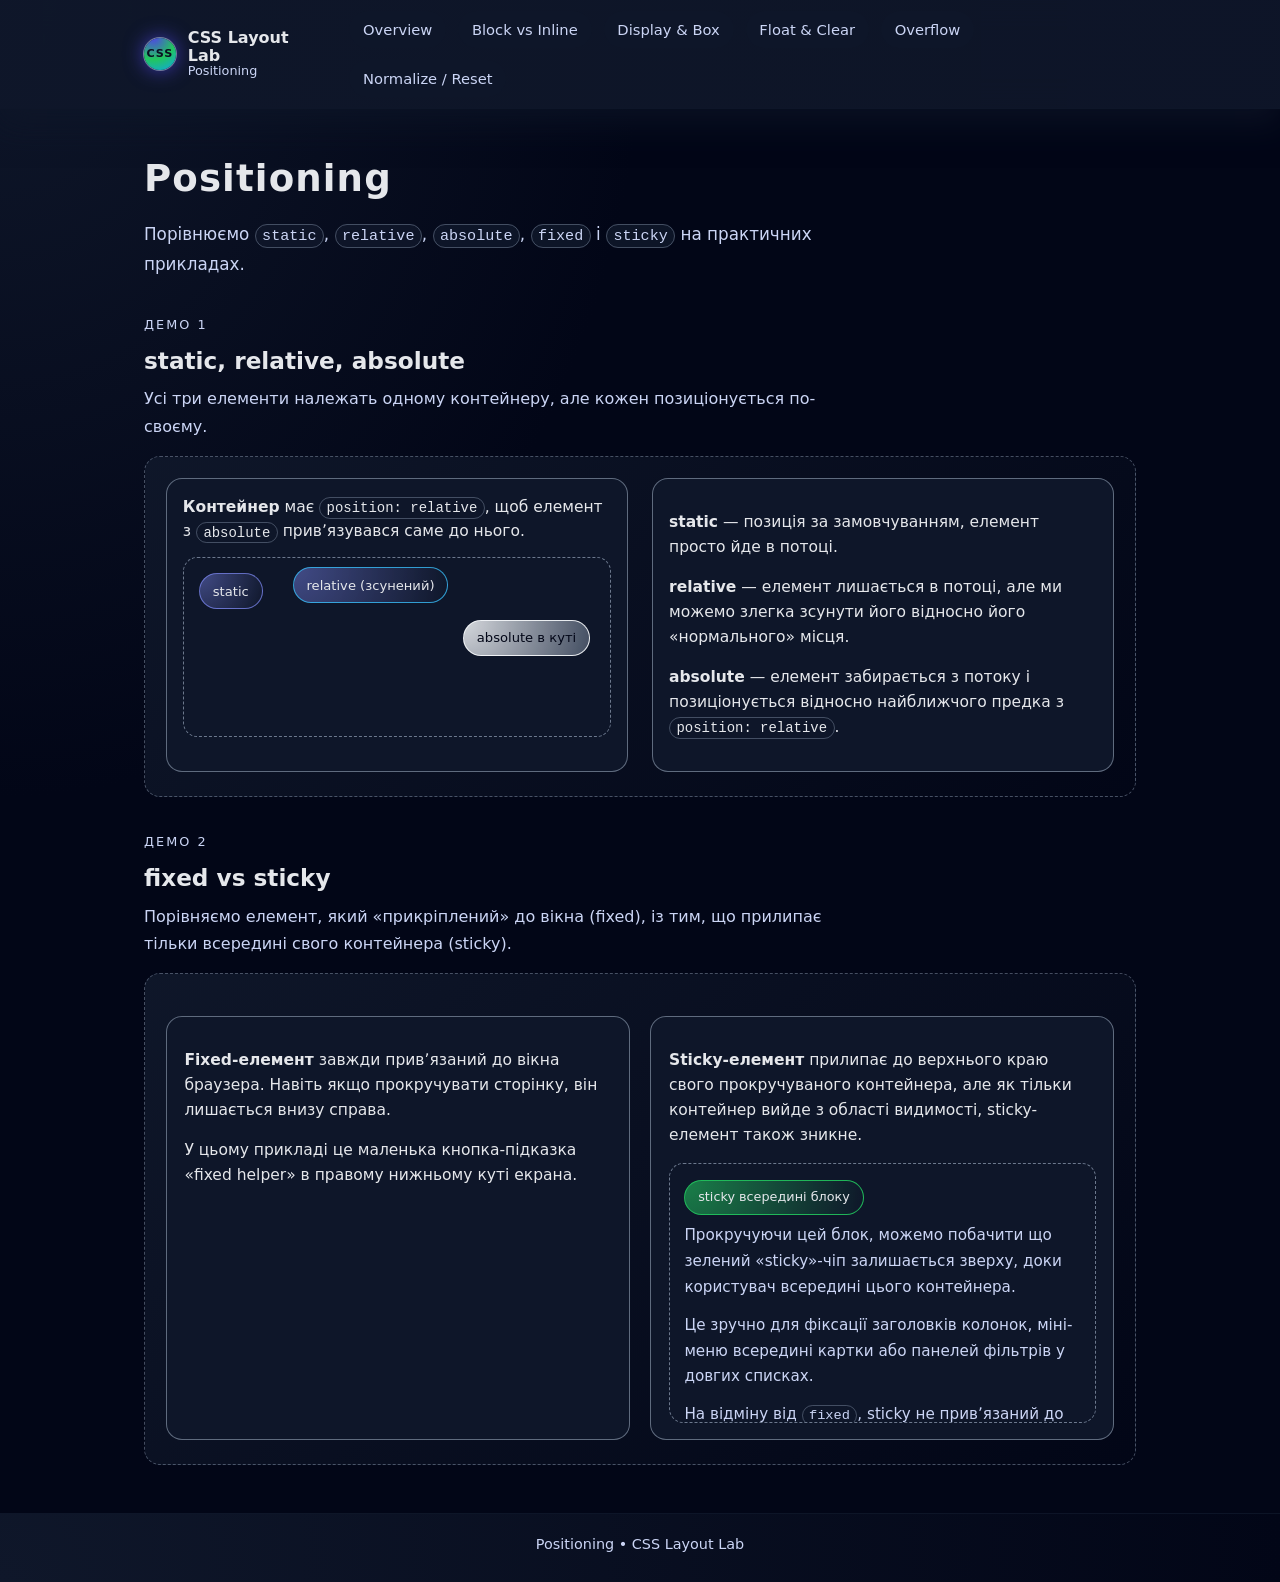
==== positioning.html @ 93d8f553 "Add" ====
<!DOCTYPE html>
<html lang="uk">
<head>
    <meta charset="UTF-8" />
    <title>Positioning – CSS Layout Lab</title>
    <meta name="viewport" content="width=device-width, initial-scale=1" />
    <link rel="stylesheet" href="css/styles.css" />
</head>
<body>
<div class="site-shell">
    <header class="site-header">
        <div class="nav-inner">
            <a href="index.html" class="brand">
                <div class="brand-mark">CSS</div>
                <div class="brand-text">
                    <span class="brand-title">CSS Layout Lab</span>
                    <span class="brand-subtitle">Positioning</span>
                </div>
            </a>
            <nav class="nav-links">
                <a href="index.html">Overview</a>
                <a href="blocks-inline.html">Block vs Inline</a>
                <a href="display-box-sizing.html">Display &amp; Box</a>
                <a href="float-clear.html">Float &amp; Clear</a>
                <a href="overflow.html">Overflow</a>
                <a href="normalize-reset.html">Normalize / Reset</a>
            </nav>
        </div>
    </header>

    <main class="page-main">
        <section class="page-header">
            <h1 class="page-title">Positioning</h1>
            <p class="page-intro">
                Порівнюємо <code class="code-inline">static</code>,
                <code class="code-inline">relative</code>,
                <code class="code-inline">absolute</code>,
                <code class="code-inline">fixed</code> і
                <code class="code-inline">sticky</code> на практичних прикладах.
            </p>
        </section>

        <section class="demo-section">
            <div class="demo-label">Демо 1</div>
            <h2 class="section-title">static, relative, absolute</h2>
            <p class="section-subtitle">
                Усі три елементи належать одному контейнеру, але кожен позиціонується
                по-своєму.
            </p>

            <div class="demo-area">
                <div class="position-grid">
                    <div class="position-box">
                        <strong>Контейнер</strong> має
                        <code class="code-inline">position: relative</code>, щоб елемент з
                        <code class="code-inline">absolute</code> привʼязувався саме до нього.
                        <div class="position-stage">
                            <span class="pos-chip pos-chip--static">static</span>
                            <span class="pos-chip pos-chip--relative">relative (зсунений)</span>
                            <span class="pos-chip pos-chip--absolute">absolute в куті</span>
                        </div>
                    </div>

                    <div class="position-box">
                        <p>
                            <strong>static</strong> — позиція за замовчуванням, елемент
                            просто йде в потоці.
                        </p>
                        <p>
                            <strong>relative</strong> — елемент лишається в потоці, але ми
                            можемо злегка зсунути його відносно його «нормального» місця.
                        </p>
                        <p>
                            <strong>absolute</strong> — елемент забирається з потоку і
                            позиціонується відносно найближчого предка з
                            <code class="code-inline">position: relative</code>.
                        </p>
                    </div>
                </div>
            </div>
        </section>

        <section class="demo-section">
            <div class="demo-label">Демо 2</div>
            <h2 class="section-title">fixed vs sticky</h2>
            <p class="section-subtitle">
                Порівняємо елемент, який «прикріплений» до вікна (fixed), із тим,
                що прилипає тільки всередині свого контейнера (sticky).
            </p>

            <div class="demo-area">
                <div class="fixed-vs-sticky">
                    <div class="fixed-note">
                        <p>
                            <strong>Fixed-елемент</strong> завжди привʼязаний до вікна
                            браузера. Навіть якщо прокручувати сторінку, він лишається
                            внизу справа.
                        </p>
                        <p>
                            У цьому прикладі це маленька кнопка-підказка
                            «fixed helper» в правому нижньому куті екрана.
                        </p>
                    </div>

                    <div class="sticky-note-container">
                        <p>
                            <strong>Sticky-елемент</strong> прилипає до верхнього краю
                            свого прокручуваного контейнера, але як тільки контейнер
                            вийде з області видимості, sticky-елемент також зникне.
                        </p>
                        <div class="sticky-scroll">
                            <div class="sticky-chip">sticky всередині блоку</div>
                            <p>
                                Прокручуючи цей блок, можемо побачити що зелений «sticky»-чіп
                                залишається зверху, доки користувач всередині цього контейнера.
                            </p>
                            <p>
                                Це зручно для фіксації заголовків колонок, міні-меню
                                всередині картки або панелей фільтрів у довгих списках.
                            </p>
                            <p>
                                На відміну від <code class="code-inline">fixed</code>, sticky
                                не привʼязаний до всього вікна, лише до батьківського блоку.
                            </p>
                            <p>
                                Таким чином, <strong>fixed</strong> більше підходить
                                для глобальної навігації/кнопок, а
                                <strong>sticky</strong> — для локального контексту.
                            </p>
                        </div>
                    </div>
                </div>
            </div>
        </section>
    </main>

    <footer class="site-footer">
        <p class="footer-text">Positioning • CSS Layout Lab</p>
    </footer>
</div>
</body>
</html>
---- css/styles.css ----
:root {
    --bg: #020617;
    --bg-elevated: #020617;
    --card-bg: rgba(15, 23, 42, 0.96);
    --accent: #6366f1;
    --accent-soft: rgba(99, 102, 241, 0.12);
    --accent-2: #22c55e;
    --text: #e5e7eb;
    --muted: #cbd5f5;
    --border-subtle: rgba(148, 163, 184, 0.45);
    --radius-xl: 18px;
    --shadow-soft: 0 18px 45px rgba(15, 23, 42, 0.85);
    --font-sans: system-ui, -apple-system, BlinkMacSystemFont, "Segoe UI",
    sans-serif;
}

*,
*::before,
*::after {
    box-sizing: border-box;
}

body {
    margin: 0;
    min-height: 100vh;
    font-family: var(--font-sans);
    background:
            radial-gradient(120% 120% at 0% 0%, #0f172a 0%, #020617 42%, #020617 100%);
    color: var(--text);
    font-size: 16px;
    line-height: 1.6;
}

a {
    color: inherit;
    text-decoration: none;
}

a:hover {
    color: var(--accent);
}

.code-inline {
    font-family: ui-monospace, SFMono-Regular, Menlo, Monaco, Consolas,
    "Liberation Mono", "Courier New", monospace;
    font-size: 0.9em;
    background: rgba(15, 23, 42, 0.9);
    padding: 0.12rem 0.4rem;
    border-radius: 999px;
    border: 1px solid rgba(148, 163, 184, 0.4);
}

/* Layout shell */

.site-shell {
    min-height: 100vh;
    display: flex;
    flex-direction: column;
}

.site-header {
    position: sticky;
    top: 0;
    z-index: 60;
    backdrop-filter: blur(16px);
    background: linear-gradient(
            to right,
            rgba(15, 23, 42, 0.96),
            rgba(15, 23, 42, 0.9)
    );
    border-bottom: 1px solid rgba(15, 23, 42, 0.9);
    box-shadow: 0 14px 30px rgba(15, 23, 42, 0.65);
}

.nav-inner {
    max-width: 1040px;
    margin: 0 auto;
    padding: 0.7rem 1.5rem;
    display: flex;
    align-items: center;
    justify-content: space-between;
    gap: 1.5rem;
}

.brand {
    display: flex;
    align-items: center;
    gap: 0.75rem;
}

.brand-mark {
    width: 32px;
    height: 32px;
    border-radius: 999px;
    background: radial-gradient(circle at 30% 0%, #4f46e5, #22c55e 55%, #0ea5e9);
    box-shadow: 0 0 0 1px rgba(148, 163, 184, 0.7),
    0 0 20px rgba(79, 70, 229, 0.8);
    display: flex;
    align-items: center;
    justify-content: center;
    font-size: 0.7rem;
    font-weight: 700;
    letter-spacing: 0.08em;
    color: #0b1020;
}

.brand-text {
    display: flex;
    flex-direction: column;
    line-height: 1.1;
}

.brand-title {
    font-size: 1rem;
    font-weight: 600;
}

.brand-subtitle {
    font-size: 0.8rem;
    color: var(--muted);
}

.nav-links {
    display: flex;
    flex-wrap: wrap;
    gap: 0.75rem;
    font-size: 0.92rem;
}

.nav-links a {
    padding: 0.35rem 0.8rem;
    border-radius: 999px;
    border: 1px solid transparent;
    background: rgba(15, 23, 42, 0.9);
    color: var(--muted);
    transition: all 0.16s ease-out;
}

.nav-links a:hover {
    color: #e5e7eb;
    border-color: rgba(148, 163, 184, 0.7);
    background: radial-gradient(circle at 0 0, rgba(79, 70, 229, 0.24), #020617);
}

.page-main {
    max-width: 1040px;
    margin: 0 auto;
    padding: 2.5rem 1.5rem 3rem;
    flex: 1;
}

.page-header {
    margin-bottom: 2.25rem;
}

.page-title {
    margin: 0 0 0.75rem;
    font-size: clamp(2.2rem, 2.9vw, 2.6rem);
    letter-spacing: 0.03em;
}

.page-intro {
    margin: 0;
    max-width: 720px;
    color: var(--muted);
    font-size: 1.05rem;
    line-height: 1.75;
}

.site-footer {
    border-top: 1px solid rgba(15, 23, 42, 0.85);
    background: radial-gradient(circle at 0 100%, #0f172a, #020617);
    padding: 1.2rem 1.5rem 1.6rem;
}

.footer-text {
    margin: 0;
    text-align: center;
    font-size: 0.9rem;
    color: var(--muted);
}

.cards-grid {
    display: grid;
    grid-template-columns: repeat(auto-fit, minmax(260px, 1fr));
    gap: 1.6rem;
    margin-top: 1rem;
}

.card {
    position: relative;
    overflow: hidden;
    border-radius: var(--radius-xl);
    border: 1px solid var(--border-subtle);
    background: linear-gradient(
            135deg,
            rgba(15, 23, 42, 0.98),
            rgba(15, 23, 42, 0.92)
    );
    box-shadow: var(--shadow-soft);
    padding: 1.5rem 1.4rem 1.4rem;
}

.card::before {
    content: "";
    position: absolute;
    inset: -40%;
    background: radial-gradient(
            circle at 0 0,
            rgba(96, 165, 250, 0.08),
            transparent 58%
    );
    opacity: 0.8;
    pointer-events: none;
}

.card-title {
    margin: 0 0 0.7rem;
    font-size: 1.25rem;
}

.card-text {
    margin: 0 0 1.2rem;
    font-size: 1rem;
    line-height: 1.7;
    color: var(--muted);
}

.card-link {
    position: relative;
    display: inline-flex;
    align-items: center;
    gap: 0.3rem;
    padding: 0.5rem 1rem;
    border-radius: 999px;
    border: 1px solid rgba(148, 163, 184, 0.55);
    font-size: 0.9rem;
    color: #e5e7eb;
    background: radial-gradient(
            circle at 0 0,
            rgba(79, 70, 229, 0.3),
            rgba(15, 23, 42, 0.98)
    );
    box-shadow: 0 12px 26px rgba(15, 23, 42, 0.8);
    transition: all 0.16s ease-out;
}

.card-link::after {
    content: "→";
    font-size: 0.9em;
}

.card-link:hover {
    border-color: var(--accent);
    transform: translateY(-1px);
}

.section-title {
    margin: 0 0 0.4rem;
    font-size: 1.45rem;
}

.section-subtitle {
    margin: 0;
    color: var(--muted);
    font-size: 1rem;
    max-width: 720px;
    line-height: 1.7;
}

.demo-section {
    margin-top: 2.2rem;
}

.demo-label {
    font-size: 0.8rem;
    letter-spacing: 0.16em;
    text-transform: uppercase;
    color: var(--muted);
    margin-bottom: 0.4rem;
}

.demo-area {
    margin-top: 1rem;
    border-radius: 16px;
    border: 1px dashed var(--border-subtle);
    padding: 1.3rem 1.3rem 1.5rem;
    background: linear-gradient(
            135deg,
            rgba(15, 23, 42, 0.98),
            rgba(2, 6, 23, 0.98)
    );
}

.demo-caption {
    margin: 0 0 0.9rem;
    font-size: 0.98rem;
    color: var(--muted);
    line-height: 1.7;
}

.pills-row {
    display: flex;
    flex-wrap: wrap;
    gap: 0.4rem;
    margin-top: 0.4rem;
}

.pill {
    font-size: 0.8rem;
    padding: 0.2rem 0.6rem;
    border-radius: 999px;
    border: 1px solid rgba(148, 163, 184, 0.5);
    background: rgba(15, 23, 42, 0.9);
    color: var(--muted);
}

/* BlockvsInline */

.block-row {
    display: flex;
    flex-direction: column;
    gap: 0.6rem;
}

.block-demo-box {
    padding: 0.7rem 0.9rem;
    background: radial-gradient(
            circle at 0 0,
            rgba(79, 70, 229, 0.32),
            rgba(15, 23, 42, 0.98)
    );
    border-radius: 0.9rem;
    border: 1px solid rgba(129, 140, 248, 0.6);
    font-size: 0.98rem;
}

.inline-demo-text {
    padding: 0.8rem 1rem;
    border-radius: 0.9rem;
    border: 1px solid rgba(148, 163, 184, 0.4);
    background: rgba(15, 23, 42, 0.9);
    font-size: 0.98rem;
}

.inline-demo-span {
    display: inline;
    padding: 0.1rem 0.35rem;
    border-radius: 0.6rem;
    background: rgba(56, 189, 248, 0.14);
    border: 1px solid rgba(56, 189, 248, 0.5);
    margin: 0 0.12rem;
    white-space: nowrap;
}

/* Display&Box-sizing */

.display-grid {
    display: grid;
    gap: 1.2rem;
}

.display-row {
    border-radius: 12px;
    padding: 1rem;
    border: 1px solid rgba(148, 163, 184, 0.35);
    background: rgba(15, 23, 42, 0.96);
}

.display-row-header {
    display: flex;
    justify-content: space-between;
    align-items: center;
    gap: 0.75rem;
    margin-bottom: 0.8rem;
    font-size: 0.95rem;
    color: var(--muted);
}

.display-badge {
    font-size: 0.78rem;
    padding: 0.2rem 0.5rem;
    border-radius: 999px;
    border: 1px solid rgba(148, 163, 184, 0.6);
}

.display-items {
    border-radius: 0.8rem;
    padding: 0.75rem;
    background: rgba(15, 23, 42, 0.9);
    border: 1px dashed rgba(148, 163, 184, 0.5);
}

.display-row--block .display-items .display-item {
    display: block;
    width: 100%;
}

.display-row--inline-block .display-items {
    text-align: left;
}
.display-row--inline-block .display-items .display-item {
    display: inline-block;
    min-width: 90px;
}

.display-row--flex .display-items {
    display: flex;
    gap: 0.7rem;
    flex-wrap: wrap;
}

.display-item {
    background: radial-gradient(
            circle at 0 0,
            rgba(129, 140, 248, 0.4),
            rgba(15, 23, 42, 0.96)
    );
    border-radius: 0.75rem;
    padding: 0.55rem 0.8rem;
    font-size: 0.95rem;
    border: 1px solid rgba(129, 140, 248, 0.6);
    text-align: center;
}

/* Box-sizing demo */

.box-sizing-grid {
    display: grid;
    grid-template-columns: repeat(auto-fit, minmax(220px, 1fr));
    gap: 1.3rem;
    margin-top: 1.1rem;
}

.box-demo {
    background: rgba(15, 23, 42, 0.96);
    border-radius: 1rem;
    padding: 1rem 1.1rem;
    border: 1px solid rgba(148, 163, 184, 0.55);
}

.box-demo-title {
    font-size: 1rem;
    margin: 0 0 0.5rem;
}

.box-demo-inner {
    margin-top: 0.5rem;
    padding: 0.8rem;
    background: rgba(15, 23, 42, 0.95);
    border-radius: 0.9rem;
    border: 1px dashed rgba(148, 163, 184, 0.6);
}

.box-demo-measured {
    width: 200px;
    padding: 1rem;
    border: 6px solid rgba(129, 140, 248, 0.9);
    background: rgba(79, 70, 229, 0.3);
    font-size: 0.95rem;
}

.box-demo-measured--content {
    box-sizing: content-box;
}

.box-demo-measured--border {
    box-sizing: border-box;
}

/* Float & Clear */

.float-demo {
    border-radius: 1rem;
    padding: 1.1rem;
    border: 1px solid rgba(148, 163, 184, 0.5);
    background: rgba(15, 23, 42, 0.96);
}

.float-cards {
    position: relative;
    border-radius: 0.9rem;
    padding: 0.75rem;
    background: rgba(15, 23, 42, 0.96);
    border: 1px dashed rgba(148, 163, 184, 0.6);
}

.float-card {
    float: left;
    width: 32%;
    min-width: 150px;
    margin: 0 1% 0.7rem 0;
    padding: 0.7rem 0.8rem;
    border-radius: 0.75rem;
    border: 1px solid rgba(129, 140, 248, 0.65);
    background: radial-gradient(
            circle at 0 0,
            rgba(129, 140, 248, 0.4),
            rgba(15, 23, 42, 0.98)
    );
    font-size: 0.95rem;
}

.float-cards::after {
    content: "";
    display: block;
    clear: both;
}

.float-clear-target {
    margin-top: 0.6rem;
    padding: 0.6rem 0.75rem;
    border-radius: 0.75rem;
    background: rgba(34, 197, 94, 0.14);
    border: 1px solid rgba(34, 197, 94, 0.6);
    font-size: 0.95rem;
}

/* float with text wrapping */

.float-image-container {
    margin-top: 1.1rem;
    border-radius: 0.9rem;
    padding: 0.85rem 0.95rem;
    border: 1px dashed rgba(148, 163, 184, 0.6);
    background: rgba(15, 23, 42, 0.96);
    font-size: 0.98rem;
    line-height: 1.7;
}

.float-image-box {
    float: left;
    width: 120px;
    height: 80px;
    margin: 0 0.75rem 0.5rem 0;
    border-radius: 0.85rem;
    border: 1px solid rgba(129, 140, 248, 0.7);
    background: radial-gradient(
            circle at 0 0,
            rgba(56, 189, 248, 0.5),
            rgba(15, 23, 42, 0.98)
    );
    display: flex;
    align-items: center;
    justify-content: center;
    font-size: 0.85rem;
}

.text-after-clear {
    clear: both;
    margin-top: 0.7rem;
    padding: 0.55rem 0.7rem;
    border-radius: 0.75rem;
    background: rgba(15, 23, 42, 0.98);
    border: 1px solid rgba(148, 163, 184, 0.7);
    font-size: 0.95rem;
}

/* Overflow */

.overflow-grid {
    display: grid;
    grid-template-columns: repeat(auto-fit, minmax(260px, 1fr));
    gap: 1.3rem;
}

.overflow-box {
    border-radius: 1rem;
    border: 1px solid rgba(148, 163, 184, 0.6);
    background: rgba(15, 23, 42, 0.98);
    padding: 1rem;
    font-size: 0.97rem;
    line-height: 1.7;
}

.overflow-box-header {
    display: flex;
    justify-content: space-between;
    align-items: baseline;
    margin-bottom: 0.45rem;
    font-size: 0.9rem;
    color: var(--muted);
}

.overflow-content {
    margin-top: 0.4rem;
    border-radius: 0.75rem;
    border: 1px dashed rgba(148, 163, 184, 0.7);
    padding: 0.8rem 1rem;
    height: 140px;
    background: rgba(15, 23, 42, 0.96);
    font-size: 0.97rem;
    line-height: 1.7;
}

.overflow-content--visible {
    overflow: visible;
}

.overflow-content--hidden {
    overflow: hidden;
}

.overflow-content--scroll {
    overflow: auto;
}

/* Positioning */

.position-grid {
    display: grid;
    grid-template-columns: minmax(0, 1.1fr) minmax(0, 1.1fr);
    gap: 1.5rem;
}

@media (max-width: 820px) {
    .position-grid {
        grid-template-columns: 1fr;
    }
}

.position-box {
    border-radius: 1rem;
    border: 1px solid rgba(148, 163, 184, 0.6);
    background: rgba(15, 23, 42, 0.98);
    padding: 1rem;
    font-size: 0.97rem;
}

.position-stage {
    margin-top: 0.8rem;
    border-radius: 0.9rem;
    border: 1px dashed rgba(148, 163, 184, 0.7);
    background: rgba(15, 23, 42, 0.96);
    height: 180px;
    position: relative;
    padding: 0.6rem;
}

.pos-chip {
    position: static;
    display: inline-flex;
    align-items: center;
    justify-content: center;
    padding: 0.4rem 0.8rem;
    border-radius: 999px;
    font-size: 0.82rem;
    border: 1px solid rgba(129, 140, 248, 0.7);
    background: radial-gradient(
            circle at 0 0,
            rgba(129, 140, 248, 0.45),
            rgba(15, 23, 42, 0.98)
    );
}

.pos-chip--static {
    position: static;
    margin: 0.35rem;
}

.pos-chip--relative {
    position: relative;
    top: -6px;
    left: 14px;
    margin: 0.35rem;
    border-color: rgba(56, 189, 248, 0.8);
}

.pos-chip--absolute {
    position: absolute;
    top: 62px;
    right: 20px;
    border-color: rgba(248, 250, 252, 0.9);
    background: radial-gradient(
            circle at 0 0,
            rgba(248, 250, 252, 0.85),
            rgba(148, 163, 184, 0.4)
    );
    color: #020617;
}

/* Fixed vs sticky */

.fixed-vs-sticky {
    margin-top: 1.3rem;
    display: grid;
    grid-template-columns: minmax(0, 1.1fr) minmax(0, 1.1fr);
    gap: 1.3rem;
}

@media (max-width: 820px) {
    .fixed-vs-sticky {
        grid-template-columns: 1fr;
    }
}

.fixed-note,
.sticky-note-container {
    border-radius: 1rem;
    border: 1px solid rgba(148, 163, 184, 0.6);
    background: rgba(15, 23, 42, 0.98);
    padding: 1rem 1.1rem;
    font-size: 0.97rem;
}

.fixed-chip {
    position: fixed;
    bottom: 1.5rem;
    right: 1.6rem;
    z-index: 50;
    padding: 0.6rem 0.9rem;
    border-radius: 999px;
    background: radial-gradient(
            circle at 0 0,
            rgba(56, 189, 248, 0.65),
            rgba(15, 23, 42, 0.98)
    );
    border: 1px solid rgba(56, 189, 248, 0.9);
    font-size: 0.8rem;
    box-shadow: 0 18px 36px rgba(15, 23, 42, 0.9);
}

/* sticky note inside scrollable column */
.sticky-scroll {
    margin-top: 0.7rem;
    max-height: 260px;
    overflow: auto;
    border-radius: 0.9rem;
    border: 1px dashed rgba(148, 163, 184, 0.7);
    padding: 0.8rem 0.9rem 0.9rem;
    background: rgba(15, 23, 42, 0.96);
}

.sticky-chip {
    position: sticky;
    top: 0.2rem;
    margin-bottom: 0.7rem;
    display: inline-flex;
    align-items: center;
    padding: 0.4rem 0.8rem;
    border-radius: 999px;
    font-size: 0.8rem;
    background: radial-gradient(
            circle at 0 0,
            rgba(34, 197, 94, 0.6),
            rgba(15, 23, 42, 0.98)
    );
    border: 1px solid rgba(34, 197, 94, 0.9);
}

.sticky-scroll p {
    margin: 0 0 0.75rem;
    font-size: 0.95rem;
    color: var(--muted);
    line-height: 1.7;
}

/* Normalize/Reset */

.normalize-controls {
    display: flex;
    flex-wrap: wrap;
    gap: 0.55rem;
    margin: 0.7rem 0 0.45rem;
}

.normalize-button {
    font-size: 0.85rem;
    padding: 0.38rem 0.8rem;
    border-radius: 999px;
    background: rgba(15, 23, 42, 0.96);
    border: 1px solid rgba(148, 163, 184, 0.6);
    color: var(--muted);
    cursor: pointer;
    transition: all 0.15s ease-out;
}

.normalize-button--active {
    color: #e5e7eb;
    background: radial-gradient(
            circle at 0 0,
            rgba(79, 70, 229, 0.4),
            rgba(15, 23, 42, 0.98)
    );
    border-color: var(--accent);
    box-shadow: 0 12px 24px rgba(15, 23, 42, 0.9);
}

.normalize-sample {
    margin-top: 0.9rem;
    padding: 1rem 1.1rem;
    border-radius: 0.9rem;
    border: 1px dashed rgba(148, 163, 184, 0.7);
    background: rgba(15, 23, 42, 0.96);
}

.normalize-sample h1 {
    font-size: 1.5rem;
}

.normalize-sample p {
    font-size: 0.98rem;
    margin-bottom: 0.75rem;
}

.normalize-sample ul {
    margin-left: 1.3rem;
    margin-bottom: 0.7rem;
    font-size: 0.98rem;
}

.experiment-text {
    margin-top: 1.1rem;
    font-size: 0.98rem;
    color: var(--muted);
    line-height: 1.75;
}

/* Responsive tweaks */

@media (max-width: 640px) {
    .nav-inner {
        flex-direction: column;
        align-items: flex-start;
    }

    .nav-links {
        width: 100%;
        justify-content: flex-start;
    }

    .page-main {
        padding-inline: 1.1rem;
    }
}
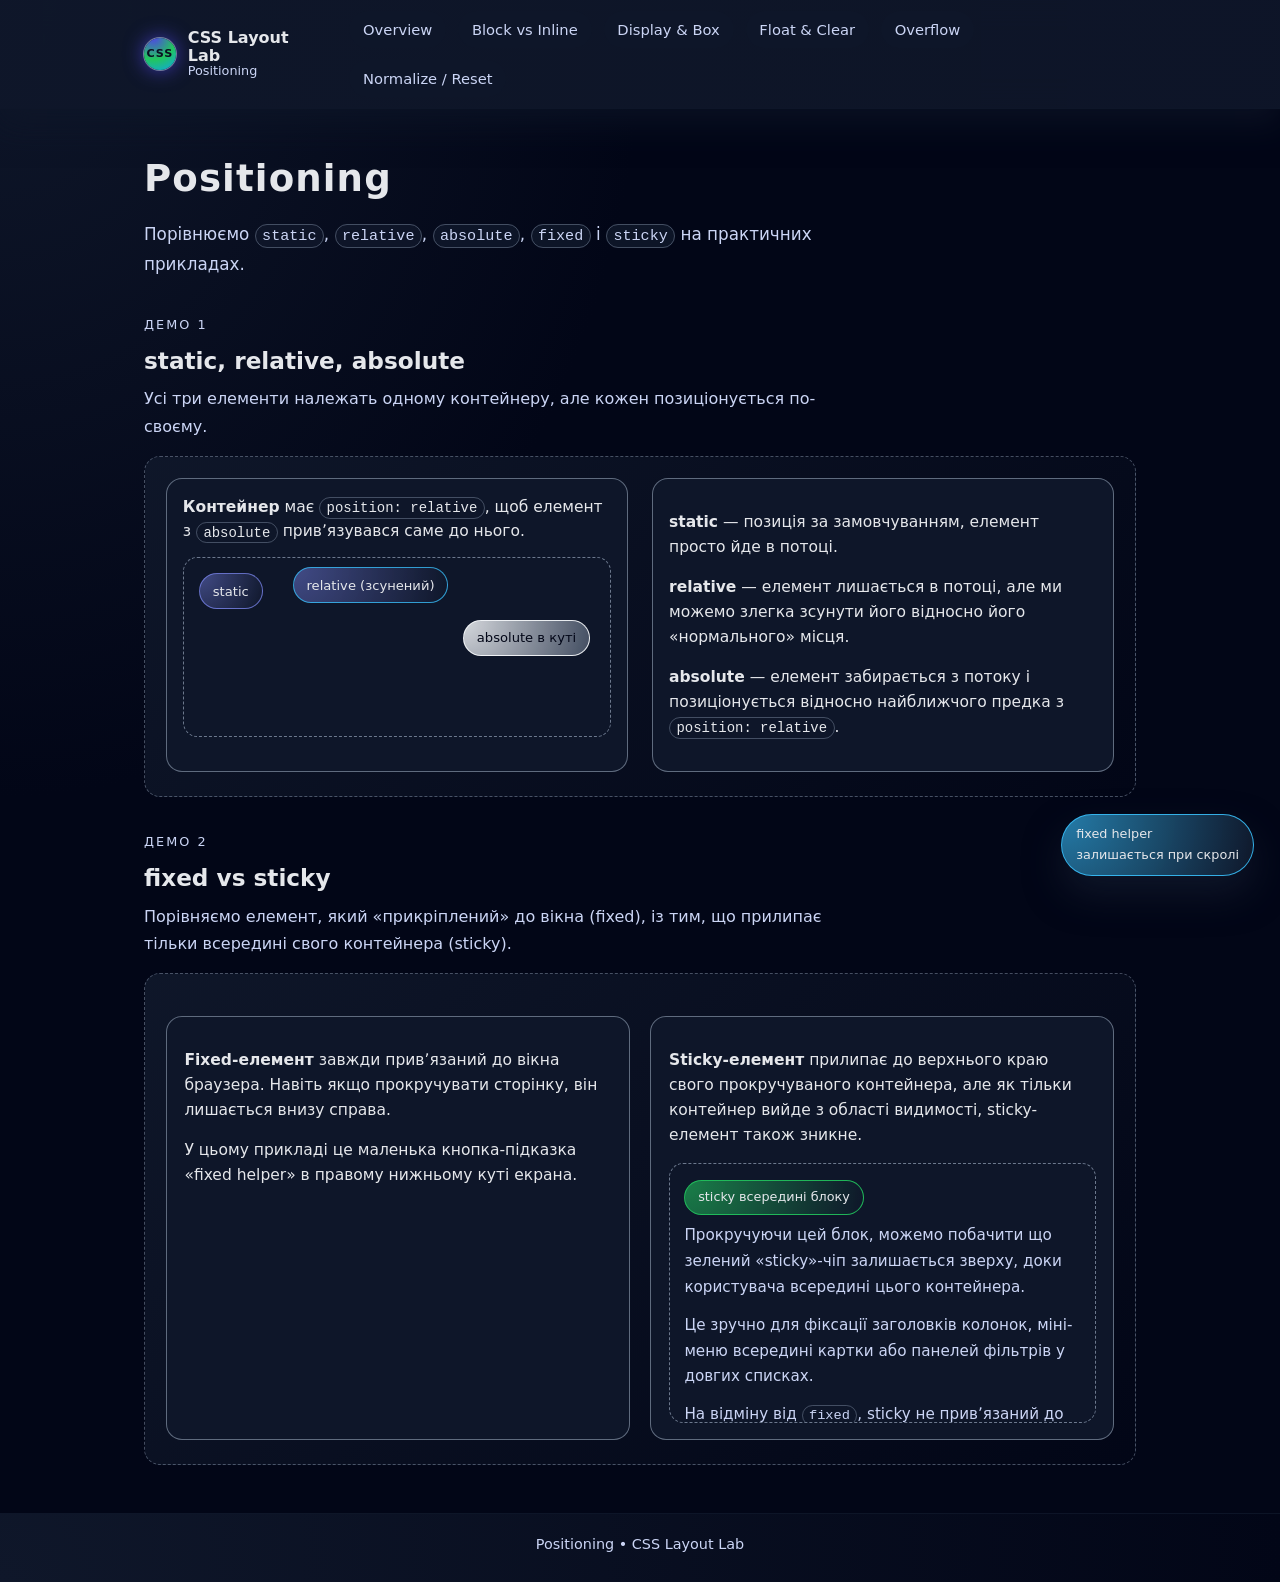
==== commit 732871b0: "Add" ====
--- a/positioning.html
+++ b/positioning.html
@@ -112,7 +112,7 @@
                             <div class="sticky-chip">sticky всередині блоку</div>
                             <p>
                                 Прокручуючи цей блок, можемо побачити що зелений «sticky»-чіп
-                                залишається зверху, доки користувач всередині цього контейнера.
+                                залишається зверху, доки користувача всередині цього контейнера.
                             </p>
                             <p>
                                 Це зручно для фіксації заголовків колонок, міні-меню
@@ -130,6 +130,10 @@
                         </div>
                     </div>
                 </div>
+
+                <div class="fixed-chip">
+                    fixed helper<br />залишається при скролі
+                </div>
             </div>
         </section>
     </main>
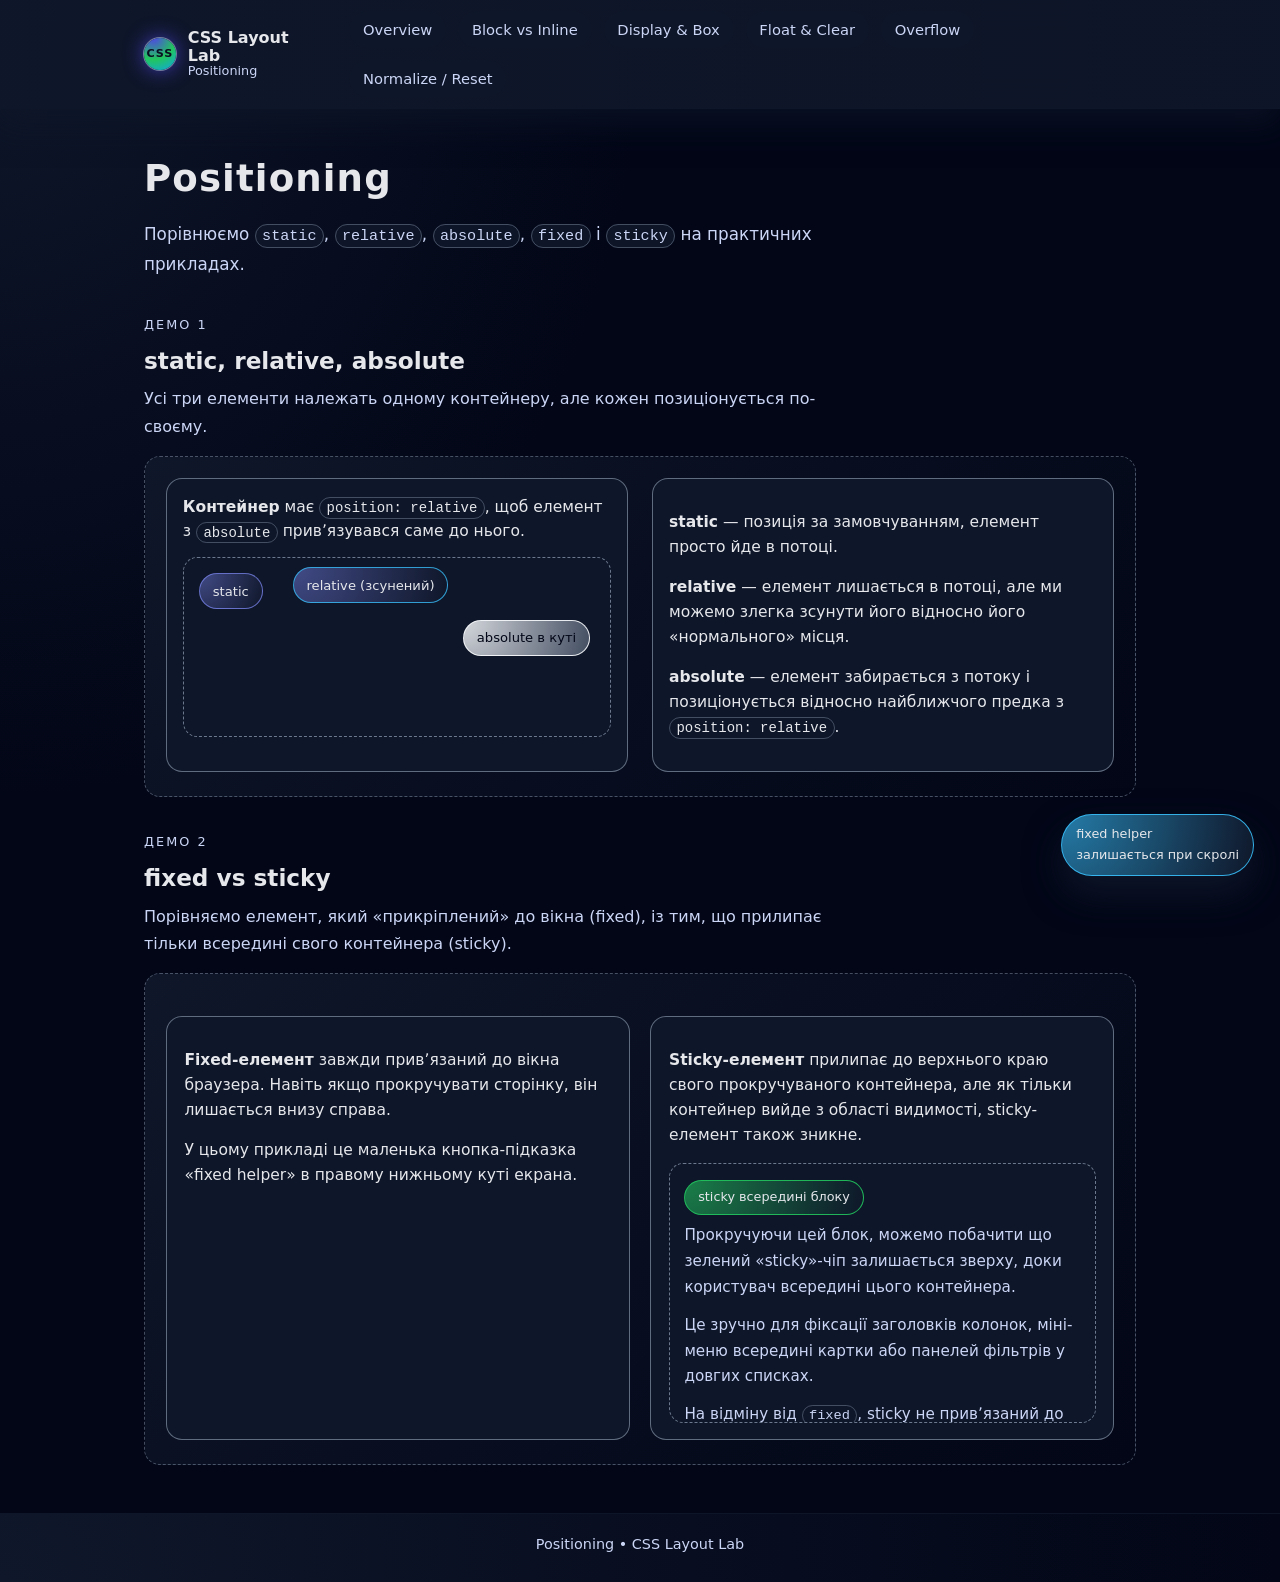
==== commit c4391606: "Add" ====
--- a/positioning.html
+++ b/positioning.html
@@ -112,7 +112,7 @@
                             <div class="sticky-chip">sticky всередині блоку</div>
                             <p>
                                 Прокручуючи цей блок, можемо побачити що зелений «sticky»-чіп
-                                залишається зверху, доки користувача всередині цього контейнера.
+                                залишається зверху, доки користувач всередині цього контейнера.
                             </p>
                             <p>
                                 Це зручно для фіксації заголовків колонок, міні-меню
